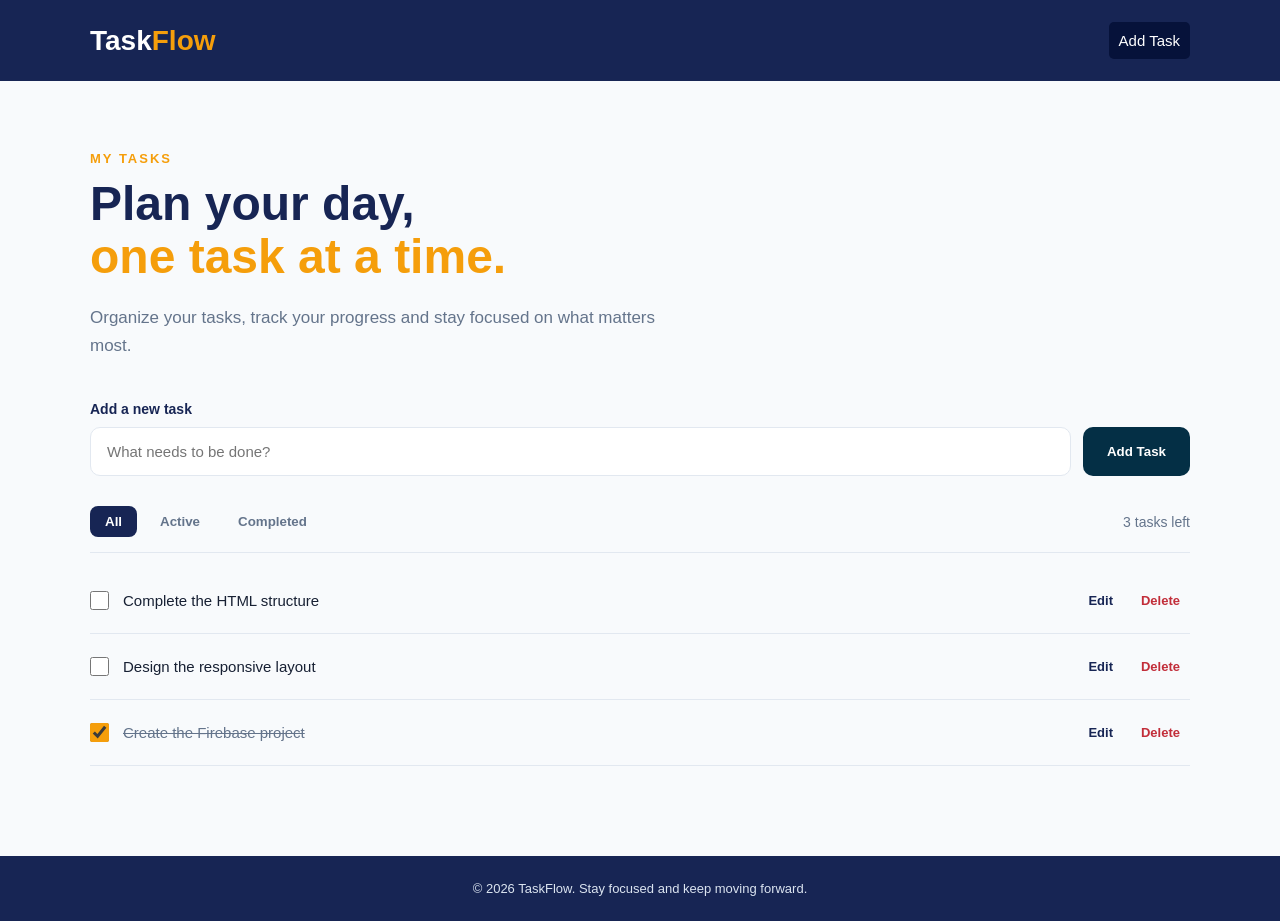
==== index.html @ 4483f685 "Build and design a task flow with to do list" ====
<!DOCTYPE html>
<html lang="en">

<head>
    <meta charset="UTF-8">
    <meta name="viewport" content="width=device-width, initial-scale=1.0">

    <title>TaskFlow To Do List</title>

    <link rel="stylesheet" href="style.css">
</head>

<body>

    <header class="header">
        <div class="container">
            <a href="#" class="logo">
                Task<span>Flow</span>
            </a>
           <a href="add.html" class="add-btn">Add Task</a>
        </div>
    </header>

    <main class="main">

        <div class="container">

            <section class="intro">
                <p class="label">MY TASKS</p>

                <h1>
                    Plan your day,<br>
                    <span>one task at a time.</span>
                </h1>

                <p class="intro-text">
                    Organize your tasks, track your progress and
                    stay focused on what matters most.
                </p>
            </section>

            <section class="task-app">
                <form class="task-form">
                    <div class="input-group">
                        <label for="task-input">
                            Add a new task
                        </label>
                        <div class="input-row">
                            <input
                                type="text"
                                id="task-input"
                                name="task"
                                placeholder="What needs to be done?">
                            <button type="submit">
                                Add Task
                            </button>
                        </div>
                    </div>
                </form>

                <div class="task-controls">
                    <div class="filters">
                        <button class="filter active">
                            All
                        </button>
                        <button class="filter">
                            Active
                        </button>
                        <button class="filter">
                            Completed
                        </button>
                    </div>
                    <p class="task-count">
                        3 tasks left
                    </p>
                </div>
                <ul class="task-list">
                    <li class="task-item">
                        <div class="task-content">
                            <input
                                type="checkbox"
                                id="task-1">
                            <label for="task-1">
                                Complete the HTML structure
                            </label>
                        </div>

                        <div class="task-actions">

                            <button
                                type="button"
                                class="edit-button"
                                aria-label="Edit task"
                            >
                                Edit
                            </button>

                            <button
                                type="button"
                                class="delete-button"
                                aria-label="Delete task"
                            >
                                Delete
                            </button>

                        </div>

                    </li>


                    <!-- Task 2 -->
                    <li class="task-item">

                        <div class="task-content">

                            <input
                                type="checkbox"
                                id="task-2">
                            <label for="task-2">
                                Design the responsive layout
                            </label>

                        </div>

                        <div class="task-actions">

                            <button
                                type="button"
                                class="edit-button"
                                aria-label="Edit task">
                                Edit
                        </button>
                            <button
                                type="button"
                                class="delete-button"
                                aria-label="Delete task">
                                Delete
                            </button>
                        </div>
                    </li>
                    <li class="task-item completed">
                        <div class="task-content">
                            <input
                                type="checkbox"
                                id="task-3"
                                checked>
                            <label for="task-3">
                                Create the Firebase project
                            </label>
                        </div>
                        <div class="task-actions">

                            <button
                                type="button"
                                class="edit-button"
                                aria-label="Edit task"
                            >
                                Edit
                            </button>

                            <button
                                type="button"
                                class="delete-button"
                                aria-label="Delete task"
                            >
                                Delete
                            </button>
                        </div>
                    </li>
                </ul>
                <p class="status-message">
                </p>
            </section>

        </div>

    </main>


    <!-- Footer -->
    <footer class="footer">

        <div class="container">

            <p>
                © 2026 TaskFlow. Stay focused and keep moving forward.
            </p>

        </div>

    </footer>
    <script src="app.js"></script>

</body>

</html>
---- style.css ----
* {
    margin: 0;
    padding: 0;
    box-sizing: border-box;
}

:root {
    --primary: #172554;
    --accent: #f59e0b;
    --white: #ffffff;
    --light: #f8fafc;
    --text: #172033;
    --muted: #64748b;
    --border: #e2e8f0;
}

body {
    font-family: Arial, Helvetica, sans-serif;
    background-color: var(--light);
    color: var(--text);
    min-height: 100vh;
}

.container {
    width: 90%;
    max-width: 1100px;
    margin: 0 auto;
}


.header {
    background-color: var(--primary);
    color: var(--white);
    padding: 22px 0;
}

.header .container {
    display: flex;
    align-items: center;
    justify-content: space-between;
}

.logo {
    color: var(--white);
    text-decoration: none;
    font-size: 28px;
    font-weight: 800;
}

.logo span {
    color: var(--accent);
}
.add-btn{
    color:white;
    background-color:#06123a;
    text-decoration: none;
    font-size:15px;
    padding:10px;
    border-radius: 5px;
}
.add-btn:hover{
background-color:#4e78cb;
color:#01040c;
}
.header-text {
    font-size: 14px;
    color: #dbe4f0;
    padding:10px;
}


.main {
    padding: 70px 0;
}


.intro {
    max-width: 700px;
    margin-bottom: 40px;
}

.label {
    color: var(--accent);
    font-size: 13px;
    font-weight: 700;
    letter-spacing: 2px;
    margin-bottom: 12px;
}

.intro h1 {
    color: var(--primary);
    font-size: 48px;
    line-height: 1.1;
    margin-bottom: 20px;
}

.intro h1 span {
    color: var(--accent);
}

.intro-text {
    color: var(--muted);
    font-size: 17px;
    line-height: 1.7;
    max-width: 600px;
}
/

.task-app {
    background-color: var(--white);
    border: 1px solid var(--border);
    border-radius: 18px;
    padding: 30px;
    box-shadow: 0 12px 35px rgba(23, 37, 84, 0.08);
}


.input-group label {
    display: block;
    color: var(--primary);
    font-size: 14px;
    font-weight: 700;
    margin-bottom: 10px;
}

.input-row {
    display: flex;
    gap: 12px;
}

.input-row input {
    flex: 1;
    padding: 15px 16px;
    border: 1px solid var(--border);
    border-radius: 10px;
    outline: none;
    font-size: 15px;
    color: var(--text);
}

.input-row input:focus {
    border-color: var(--accent);
    box-shadow: 0 0 0 3px rgba(245, 158, 11, 0.15);
}

.input-row button {
    border: none;
    background-color:#042f45;
    color: white;
    padding: 0 24px;
    border-radius: 10px;
    font-weight: 700;
    cursor: pointer;
    transition: 0.2s ease;
}

.input-row button:hover {
    background-color: #093f5b;
    color: var(--white);
}



.task-controls {
    display: flex;
    align-items: center;
    justify-content: space-between;
    margin: 30px 0 15px;
    padding-bottom: 15px;
    border-bottom: 1px solid var(--border);
}

.filters {
    display: flex;
    gap: 8px;
}

.filter {
    border: none;
    background-color: transparent;
    color: var(--muted);
    padding: 8px 15px;
    border-radius: 8px;
    cursor: pointer;
    font-weight: 600;
}

.filter:hover {
    color: var(--primary);
}

.filter.active {
    background-color: var(--primary);
    color: var(--white);
}

.task-count {
    color: var(--muted);
    font-size: 14px;
}


.task-list {
    list-style: none;
}

.task-item {
    display: flex;
    align-items: center;
    justify-content: space-between;
    gap: 20px;
    padding: 18px 0;
    border-bottom: 1px solid var(--border);
}

.task-content {
    display: flex;
    align-items: center;
    gap: 14px;
    min-width: 0;
}

.task-content input {
    width: 19px;
    height: 19px;
    accent-color: var(--accent);
    cursor: pointer;
}

.task-content label {
    color: var(--text);
    font-size: 15px;
    cursor: pointer;
}

.task-item.completed label {
    text-decoration: line-through;
    color: var(--muted);
}


.task-actions {
    display: flex;
    gap: 8px;
}

.task-actions button {
    border: none;
    background: transparent;
    padding: 7px 10px;
    border-radius: 7px;
    cursor: pointer;
    font-size: 13px;
    font-weight: 600;
}

.edit-button {
    color: var(--primary);
}

.edit-button:hover {
    background-color: #eef2ff;
}

.delete-button {
    color: #ba1321e3;
}

.delete-button:hover {
    background-color: #fff7ed;
}


/* ================================
   STATUS
================================ */

.status-message {
    text-align: center;
    color: var(--muted);
    font-size: 14px;
    margin-top: 20px;
}


.footer {
    margin-top: auto;
    background-color: var(--primary);
    color: #dbe4f0;
    padding: 25px 0;
    text-align: center;
    font-size: 13px;
}


/* ================================
   RESPONSIVE DESIGN
================================ */

@media (max-width: 650px) {

    .header .container {
        align-items: flex-start;
        flex-direction: column;
        gap: 8px;
    }

    .header-text {
        font-size: 13px;
    }

    .main {
        padding: 45px 0;
    }

    .intro h1 {
        font-size: 36px;
    }

    .intro-text {
        font-size: 15px;
    }

    .task-app {
        padding: 20px;
    }

    .input-row {
        flex-direction: column;
    }

    .input-row button {
        padding: 14px;
    }

    .task-controls {
        align-items: flex-start;
        flex-direction: column;
        gap: 15px;
    }

    .filters {
        flex-wrap: wrap;
    }

    .task-item {
        align-items: flex-start;
        flex-direction: column;
    }

    .task-actions {
        padding-left: 33px;
    }

}
```
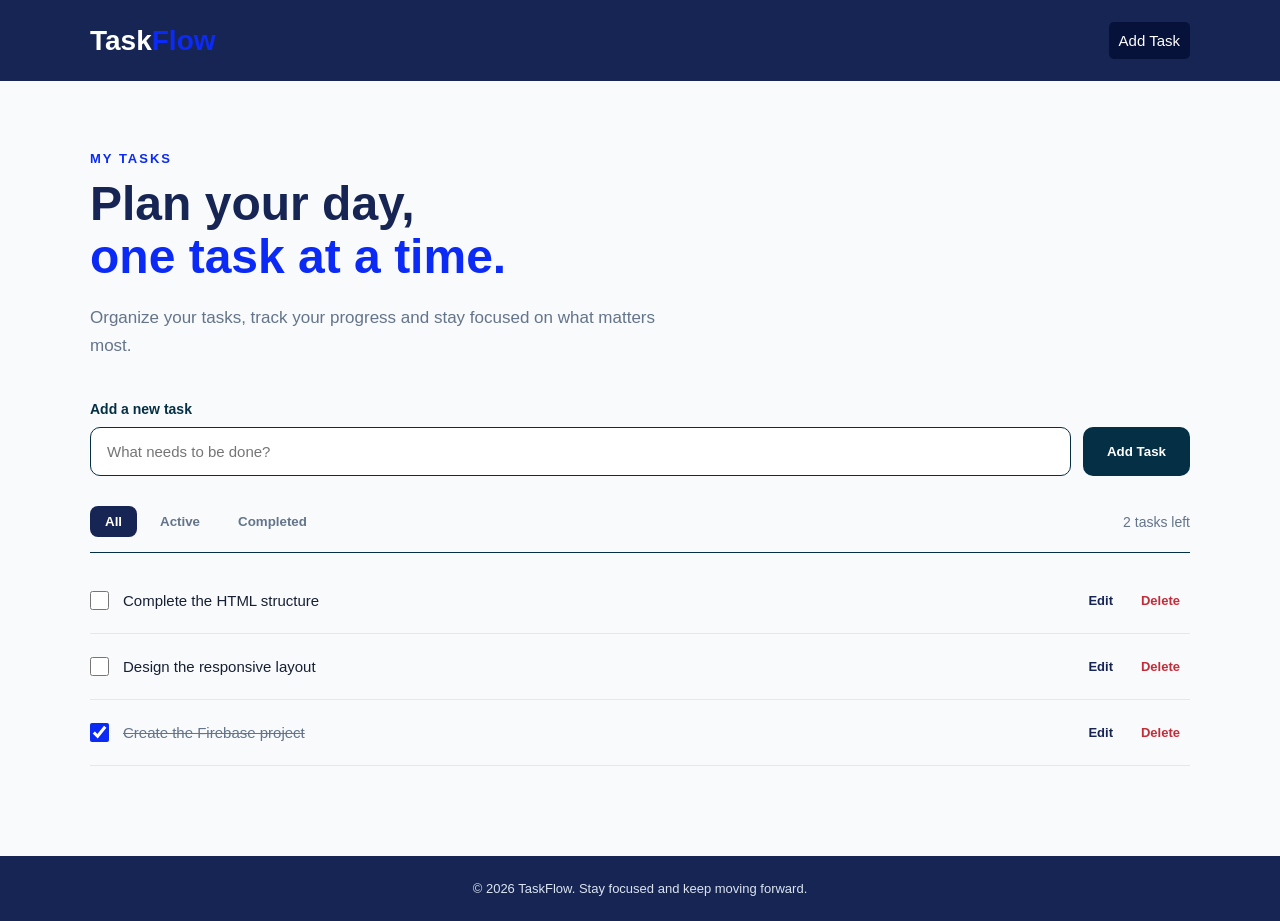
==== commit e1b62a6c: "creating onteraction on add task in task flow" ====
--- a/index.html
+++ b/index.html
@@ -189,7 +189,7 @@
         </div>
 
     </footer>
-    <script src="app.js"></script>
+  <script type="module" src="app.js"></script>
 
 </body>
 
--- a/style.css
+++ b/style.css
@@ -6,12 +6,12 @@
 
 :root {
     --primary: #172554;
-    --accent: #f59e0b;
-    --white: #ffffff;
-    --light: #f8fafc;
-    --text: #172033;
-    --muted: #64748b;
-    --border: #e2e8f0;
+    --accent:  #0b2af5;
+    --white:   #ffffff;
+    --light:   #f8fafc;
+    --text:    #172033;
+    --muted:   #64748b;
+    --border:  #e2e8f0;
 }
 
 body {
@@ -107,8 +107,8 @@
 /
 
 .task-app {
-    background-color: var(--white);
-    border: 1px solid var(--border);
+    background-color: #042f45;
+    border: 1px solid #042f45;
     border-radius: 18px;
     padding: 30px;
     box-shadow: 0 12px 35px rgba(23, 37, 84, 0.08);
@@ -117,7 +117,7 @@
 
 .input-group label {
     display: block;
-    color: var(--primary);
+    color: #042f45;
     font-size: 14px;
     font-weight: 700;
     margin-bottom: 10px;
@@ -131,7 +131,7 @@
 .input-row input {
     flex: 1;
     padding: 15px 16px;
-    border: 1px solid var(--border);
+    border: 1px solid #042f45;
     border-radius: 10px;
     outline: none;
     font-size: 15px;
@@ -139,7 +139,7 @@
 }
 
 .input-row input:focus {
-    border-color: var(--accent);
+    border-color: #042f45;
     box-shadow: 0 0 0 3px rgba(245, 158, 11, 0.15);
 }
 
@@ -167,7 +167,7 @@
     justify-content: space-between;
     margin: 30px 0 15px;
     padding-bottom: 15px;
-    border-bottom: 1px solid var(--border);
+    border-bottom: 1px solid #042f45;
 }
 
 .filters {
@@ -269,11 +269,6 @@
 .delete-button:hover {
     background-color: #fff7ed;
 }
-
-
-/* ================================
-   STATUS
-================================ */
 
 .status-message {
     text-align: center;
@@ -292,11 +287,6 @@
     font-size: 13px;
 }
 
-
-/* ================================
-   RESPONSIVE DESIGN
-================================ */
-
 @media (max-width: 650px) {
 
     .header .container {
